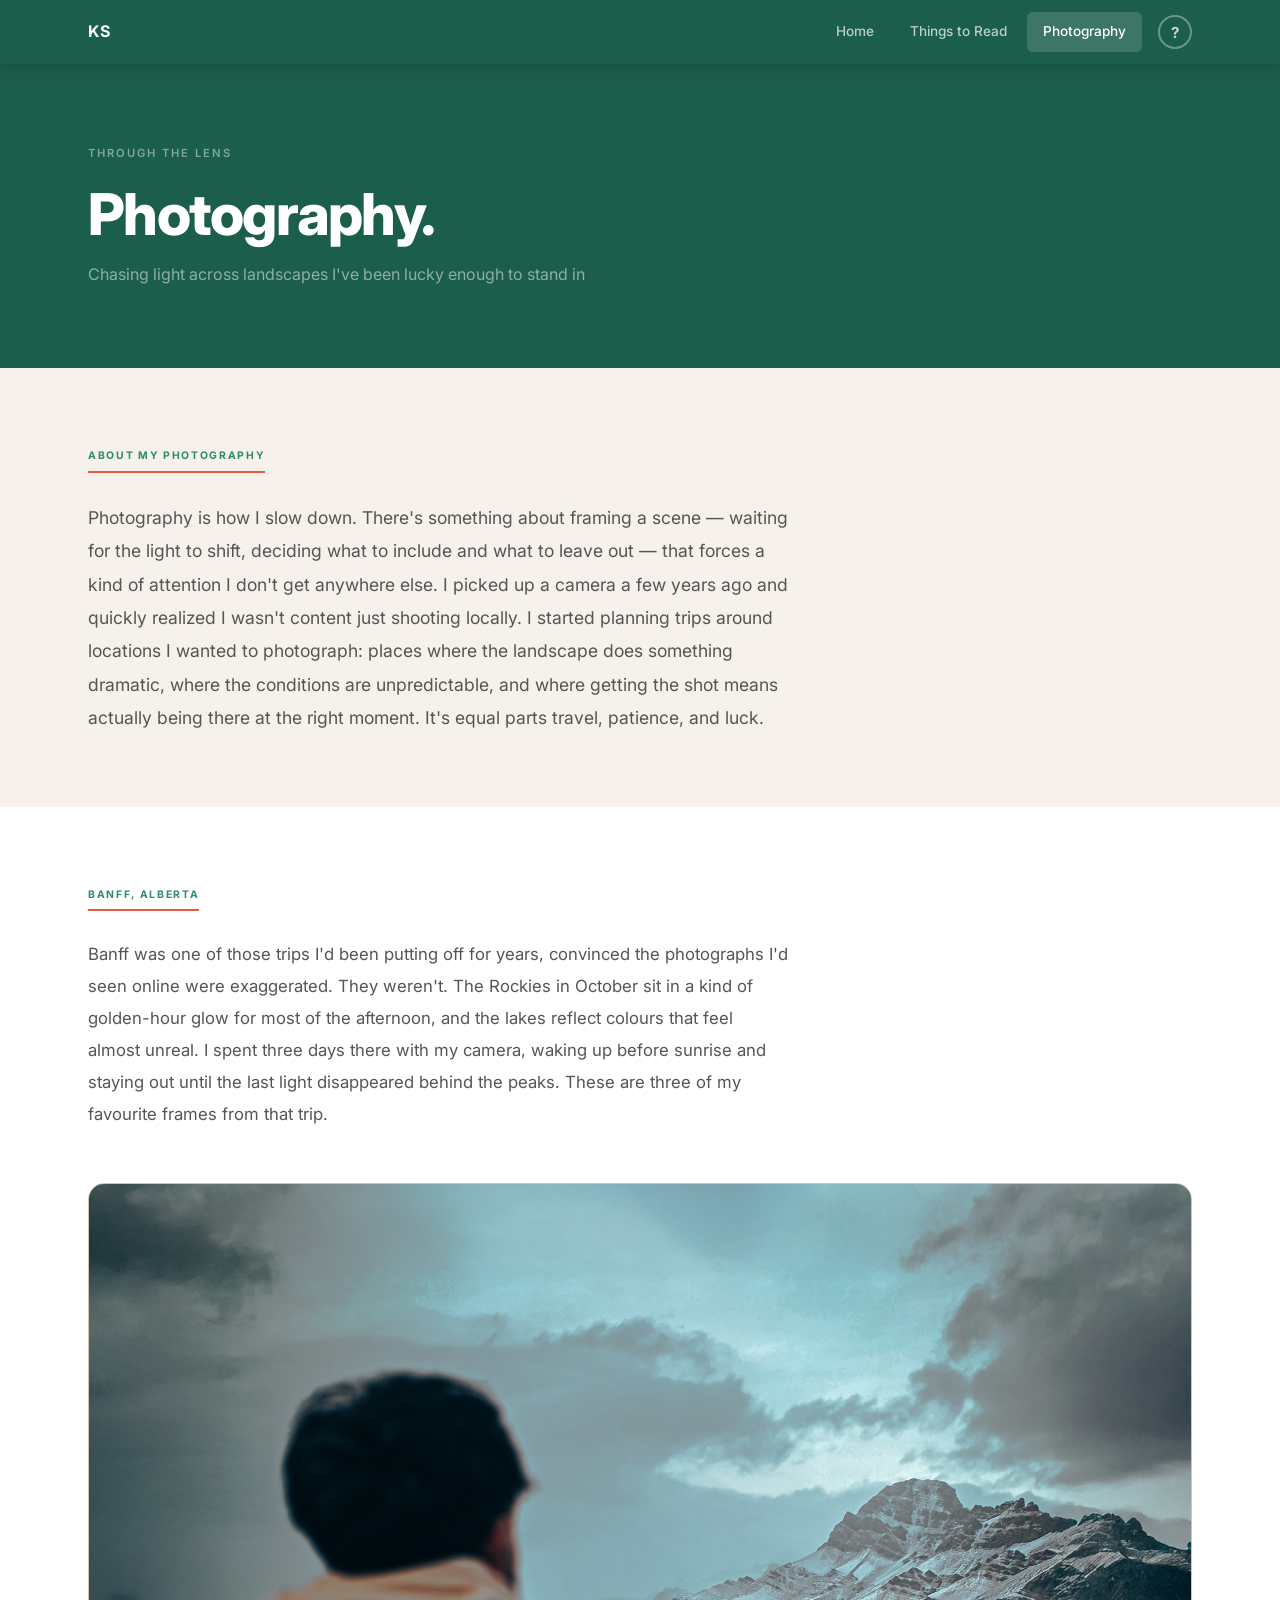
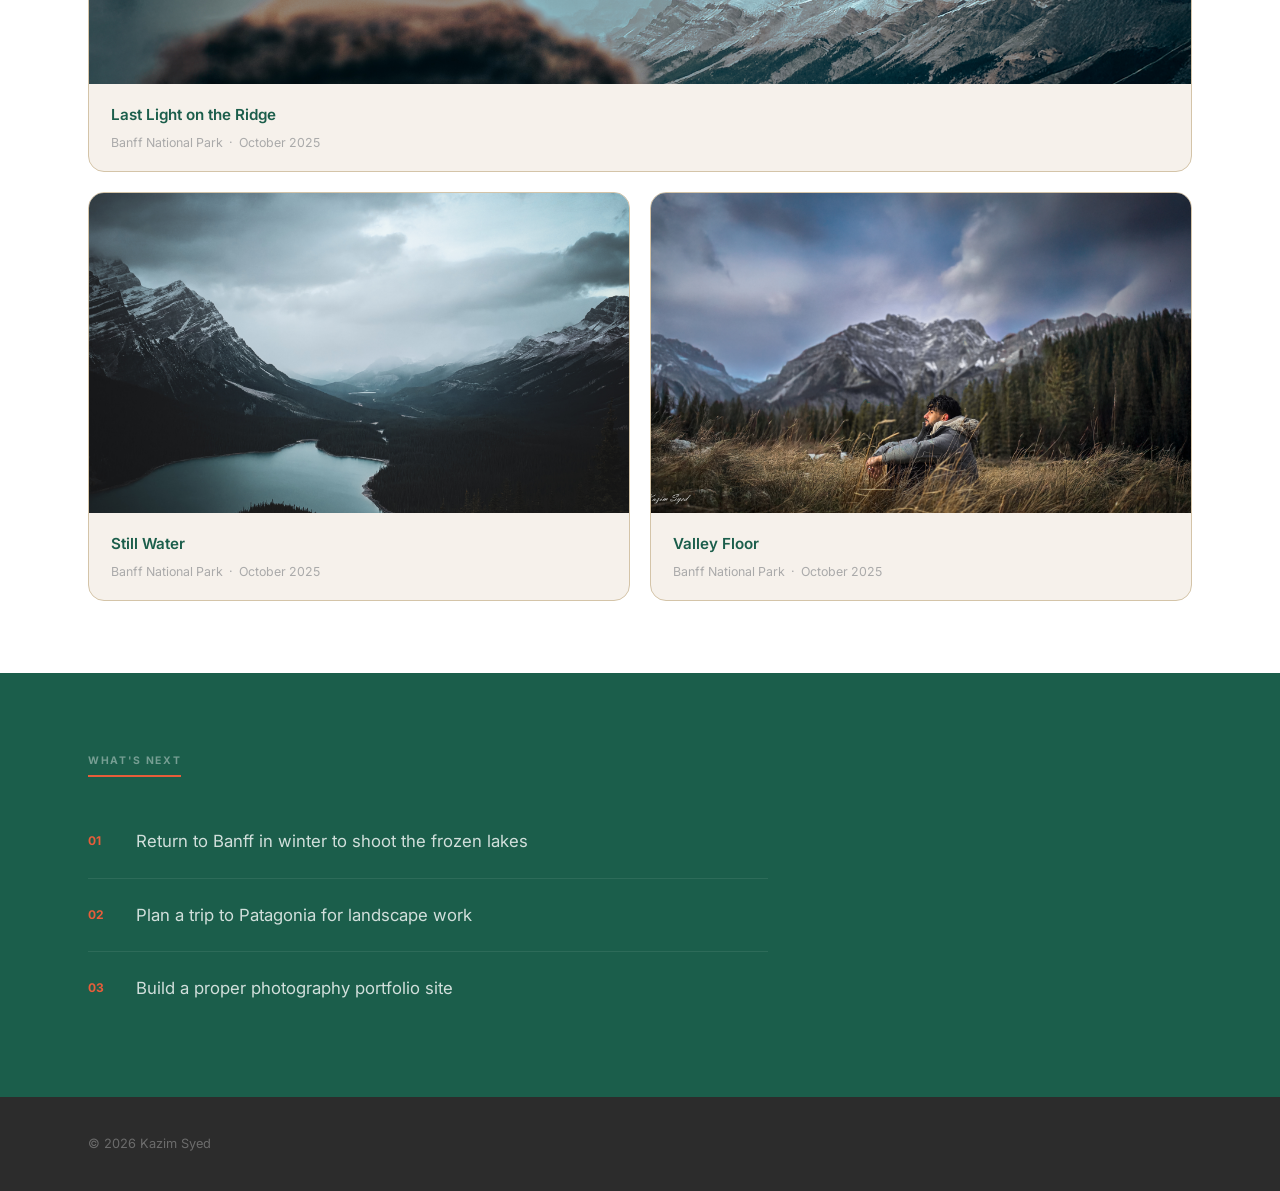
==== photography.html @ ba051eaf "Add photography page with Banff gallery New photography.html page with personal write-up, a 3-photo " ====
<!DOCTYPE html>
<html lang="en">
<head>
  <meta charset="UTF-8">
  <meta name="viewport" content="width=device-width, initial-scale=1.0">
  <title>Photography — Kazim Syed</title>
  <link rel="stylesheet" href="styles/style.css">
</head>
<body>

  <nav class="nav" aria-label="Site navigation">
    <div class="nav-inner">
      <a class="nav-brand" href="index.html">KS</a>
      <ul class="nav-list" role="menubar">
        <li role="none"><a href="index.html" role="menuitem" tabindex="0" accesskey="h">Home</a></li>
        <li role="none"><a href="reading.html" role="menuitem" tabindex="0" accesskey="r">Things to Read</a></li>
        <li role="none"><a href="photography.html" role="menuitem" tabindex="0" accesskey="p" aria-current="page">Photography</a></li>
      </ul>
      <button class="nav-help" id="help-btn" aria-label="Keyboard shortcuts" aria-haspopup="dialog" aria-expanded="false">?</button>
    </div>
  </nav>

  <div class="modal-overlay" id="help-modal" role="dialog" aria-modal="true" aria-labelledby="modal-title" hidden>
    <div class="modal">
      <div class="modal-header">
        <h2 id="modal-title">Keyboard Access</h2>
        <button class="modal-close" id="modal-close" aria-label="Close">&#x2715;</button>
      </div>
      <p class="modal-intro">This site is fully navigable without a mouse. Here's how:</p>
      <table class="kb-table" aria-label="Keyboard shortcuts">
        <thead>
          <tr>
            <th scope="col">Key(s)</th>
            <th scope="col">Action</th>
          </tr>
        </thead>
        <tbody>
          <tr><td><kbd>Tab</kbd></td><td>Move forward through links and navigation items</td></tr>
          <tr><td><kbd>Shift</kbd> + <kbd>Tab</kbd></td><td>Move backward through links and navigation items</td></tr>
          <tr><td><kbd>Enter</kbd></td><td>Activate the focused link or button</td></tr>
          <tr><td><kbd>&#x2190;</kbd> / <kbd>&#x2192;</kbd> in nav</td><td>Move between nav items</td></tr>
          <tr><td><kbd>Alt</kbd> + <kbd>H</kbd></td><td>Jump directly to the Home page</td></tr>
          <tr><td><kbd>Alt</kbd> + <kbd>R</kbd></td><td>Jump directly to Things to Read</td></tr>
          <tr><td><kbd>Alt</kbd> + <kbd>P</kbd></td><td>Jump directly to Photography</td></tr>
          <tr><td><kbd>Esc</kbd></td><td>Close this help panel</td></tr>
        </tbody>
      </table>
      <p class="keyboard-note">
        The keyboard support on this site is especially designed to achieve two usability principles:
        <strong>visibility of system status</strong> and <strong>flexibility and efficiency of use</strong>.
        A focus ring is always shown on the active element so you always know exactly where you are,
        satisfying visibility of system status. Arrow-key navigation and access-key shortcuts let
        experienced keyboard users move faster, while beginners only need Tab and Enter, satisfying
        flexibility and efficiency of use.
      </p>
    </div>
  </div>

  <header class="reading-hero">
    <div class="container">
      <span class="eyebrow">Through the Lens</span>
      <h1>Photo&shy;graphy.</h1>
      <p class="tagline">Chasing light across landscapes I've been lucky enough to stand in</p>
    </div>
  </header>

  <main>

    <section class="section-bio">
      <div class="container">
        <span class="section-label">About my photography</span>
        <p>
          Photography is how I slow down. There's something about framing a scene — waiting for the
          light to shift, deciding what to include and what to leave out — that forces a kind of
          attention I don't get anywhere else. I picked up a camera a few years ago and quickly
          realized I wasn't content just shooting locally. I started planning trips around locations
          I wanted to photograph: places where the landscape does something dramatic, where the
          conditions are unpredictable, and where getting the shot means actually being there at the
          right moment. It's equal parts travel, patience, and luck.
        </p>
      </div>
    </section>

    <section class="section-photo-feature">
      <div class="container">
        <span class="section-label">Banff, Alberta</span>
        <p class="photo-intro">
          Banff was one of those trips I'd been putting off for years, convinced the photographs
          I'd seen online were exaggerated. They weren't. The Rockies in October sit in a kind of
          golden-hour glow for most of the afternoon, and the lakes reflect colours that feel
          almost unreal. I spent three days there with my camera, waking up before sunrise and
          staying out until the last light disappeared behind the peaks. These are three of my
          favourite frames from that trip.
        </p>

        <div class="photo-grid">
          <figure class="photo-card photo-card--wide">
            <img src="images/banff-1.jpg" alt="Golden evening light over a mountain ridge in Banff National Park">
            <figcaption>
              <span class="photo-title">Last Light on the Ridge</span>
              <span class="photo-meta">Banff National Park &nbsp;&middot;&nbsp; October 2025</span>
            </figcaption>
          </figure>

          <figure class="photo-card">
            <img src="images/banff-2.jpg" alt="A still mountain lake reflecting the surrounding peaks in Banff">
            <figcaption>
              <span class="photo-title">Still Water</span>
              <span class="photo-meta">Banff National Park &nbsp;&middot;&nbsp; October 2025</span>
            </figcaption>
          </figure>

          <figure class="photo-card">
            <img src="images/banff-3.jpg" alt="Rocky mountain valley bathed in afternoon sunlight in Banff">
            <figcaption>
              <span class="photo-title">Valley Floor</span>
              <span class="photo-meta">Banff National Park &nbsp;&middot;&nbsp; October 2025</span>
            </figcaption>
          </figure>
        </div>
      </div>
    </section>

    <section class="section-goals">
      <div class="container">
        <span class="section-label">What's next</span>
        <ol class="goals-list">
          <li>Return to Banff in winter to shoot the frozen lakes</li>
          <li>Plan a trip to Patagonia for landscape work</li>
          <li>Build a proper photography portfolio site</li>
        </ol>
      </div>
    </section>

  </main>

  <footer>
    <div class="container">
      <p>&copy; 2026 Kazim Syed</p>
    </div>
  </footer>

  <script src="scripts/main.js"></script>
</body>
</html>
---- styles/style.css ----
@import url('https://fonts.googleapis.com/css2?family=Inter:wght@300;400;500;600;700;800&display=swap');

*, *::before, *::after {
  box-sizing: border-box;
  margin: 0;
  padding: 0;
}

:root {
  --linen:      #F6F1EB;
  --viridian:   #1B5E4B;
  --emerald:    #2E8B6A;
  --sand:       #D4C4A8;
  --soft-black: #2C2C2C;
  --coral:      #E85D3A;
}

body {
  font-family: 'Inter', -apple-system, sans-serif;
  background: var(--linen);
  color: var(--soft-black);
  line-height: 1.7;
  -webkit-font-smoothing: antialiased;
}

.container {
  max-width: 1200px;
  margin: 0 auto;
  padding: 0 48px;
}

/* ── NAV ── */
.nav {
  background: var(--viridian);
  position: sticky;
  top: 0;
  z-index: 100;
  box-shadow: 0 2px 16px rgba(0, 0, 0, 0.18);
}

.nav-inner {
  max-width: 1200px;
  margin: 0 auto;
  padding: 0 48px;
  height: 64px;
  display: flex;
  align-items: center;
}

.nav-brand {
  font-size: 1rem;
  font-weight: 700;
  letter-spacing: 0.06em;
  color: #fff;
  text-decoration: none;
  margin-right: auto;
}

.nav-list {
  display: flex;
  gap: 4px;
  list-style: none;
  margin-right: 16px;
}

.nav-list li {
  padding: 0;
  border: none;
}

.nav-list a {
  display: block;
  font-size: 0.85rem;
  font-weight: 500;
  color: rgba(255, 255, 255, 0.7);
  text-decoration: none;
  padding: 8px 16px;
  border-radius: 6px;
  transition: background 0.15s, color 0.15s;
}

.nav-list a:hover {
  background: rgba(255, 255, 255, 0.12);
  color: #fff;
}

.nav-list a[aria-current="page"] {
  background: rgba(255, 255, 255, 0.15);
  color: #fff;
}

.nav-list a:focus-visible {
  outline: 2px solid var(--coral);
  outline-offset: 2px;
}

.nav-help {
  width: 34px;
  height: 34px;
  border-radius: 50%;
  border: 2px solid rgba(255, 255, 255, 0.35);
  background: transparent;
  color: rgba(255, 255, 255, 0.75);
  font-size: 0.95rem;
  font-weight: 700;
  font-family: inherit;
  cursor: pointer;
  display: flex;
  align-items: center;
  justify-content: center;
  transition: background 0.15s, border-color 0.15s, color 0.15s;
  flex-shrink: 0;
}

.nav-help:hover {
  background: rgba(255, 255, 255, 0.15);
  border-color: #fff;
  color: #fff;
}

.nav-help:focus-visible {
  outline: 2px solid var(--coral);
  outline-offset: 3px;
}

/* ── HERO (index) ── */
.hero {
  background: var(--viridian);
  overflow: hidden;
  padding-top: 80px;
}

.hero-inner {
  max-width: 1200px;
  margin: 0 auto;
  padding: 0 48px;
  display: grid;
  grid-template-columns: 1fr 400px;
  gap: 64px;
  align-items: flex-end;
}

.hero-text {
  padding-bottom: 72px;
}

.eyebrow {
  font-size: 0.7rem;
  font-weight: 600;
  letter-spacing: 0.18em;
  text-transform: uppercase;
  color: rgba(255, 255, 255, 0.45);
  margin-bottom: 20px;
  display: block;
}

.hero h1 {
  font-size: clamp(3rem, 5.5vw, 5.5rem);
  font-weight: 800;
  letter-spacing: -0.03em;
  line-height: 1.05;
  color: #fff;
  margin-bottom: 20px;
}

.tagline {
  font-size: 1rem;
  color: rgba(255, 255, 255, 0.55);
  line-height: 1.6;
}

.hero-image {
  align-self: flex-end;
}

.hero-image img {
  display: block;
  width: 100%;
  height: 460px;
  object-fit: cover;
  object-position: center top;
  border-radius: 16px 16px 0 0;
  box-shadow: 0 -12px 64px rgba(0, 0, 0, 0.35);
}

/* ── READING HERO ── */
.reading-hero {
  background: var(--viridian);
  padding: 80px 0;
}

.reading-hero h1 {
  font-size: clamp(2.5rem, 4.5vw, 4.5rem);
  font-weight: 800;
  letter-spacing: -0.03em;
  line-height: 1.1;
  color: #fff;
  margin-bottom: 16px;
}

.reading-hero .tagline {
  font-size: 1rem;
  color: rgba(255, 255, 255, 0.5);
}

/* ── SECTION BASE ── */
section {
  padding: 72px 0;
}

.section-label {
  display: inline-block;
  font-size: 0.65rem;
  font-weight: 700;
  letter-spacing: 0.16em;
  text-transform: uppercase;
  color: var(--emerald);
  margin-bottom: 28px;
  padding-bottom: 6px;
  border-bottom: 2px solid var(--coral);
}

/* ── BIO ── */
.section-bio {
  background: var(--linen);
}

.section-bio p {
  font-size: 1.1rem;
  color: #555;
  line-height: 1.9;
  max-width: 700px;
}

/* ── INTERESTS GRID ── */
.section-list {
  background: #fff;
}

.interest-grid {
  list-style: none;
  display: grid;
  grid-template-columns: repeat(auto-fill, minmax(260px, 1fr));
  gap: 18px;
}

.interest-grid li {
  background: var(--linen);
  border: 1px solid var(--sand);
  border-radius: 14px;
  padding: 28px 24px;
  display: flex;
  flex-direction: column;
  gap: 8px;
  transition: box-shadow 0.2s, transform 0.2s;
}

.interest-grid li:hover {
  box-shadow: 0 12px 40px rgba(27, 94, 75, 0.1);
  transform: translateY(-3px);
}

.interest-grid li strong {
  font-size: 1rem;
  font-weight: 600;
  color: var(--viridian);
}

.interest-grid li span {
  font-size: 0.875rem;
  color: #777;
  line-height: 1.6;
}

/* ── GOALS ── */
.section-goals {
  background: var(--viridian);
}

.section-goals .section-label {
  color: rgba(255, 255, 255, 0.4);
  border-bottom-color: var(--coral);
}

.goals-list {
  list-style: none;
  counter-reset: goals;
  max-width: 680px;
}

.goals-list li {
  counter-increment: goals;
  display: flex;
  gap: 24px;
  align-items: flex-start;
  padding: 22px 0;
  border-bottom: 1px solid rgba(255, 255, 255, 0.08);
  color: rgba(255, 255, 255, 0.8);
  font-size: 1.05rem;
}

.goals-list li:last-child {
  border-bottom: none;
}

.goals-list li::before {
  content: counter(goals, decimal-leading-zero);
  font-size: 0.75rem;
  font-weight: 700;
  color: var(--coral);
  min-width: 24px;
  padding-top: 4px;
  flex-shrink: 0;
}

/* ── READING LIST ── */
.section-links {
  background: var(--linen);
}

.reading-category {
  margin-bottom: 52px;
}

.reading-category:last-child {
  margin-bottom: 0;
}

.reading-grid {
  list-style: none;
  display: grid;
  grid-template-columns: repeat(auto-fill, minmax(300px, 1fr));
  gap: 16px;
}

.reading-grid li {
  padding: 0;
  border: none;
}

.reading-grid li a {
  display: flex;
  flex-direction: column;
  gap: 6px;
  padding: 22px 20px;
  background: #fff;
  border: 1px solid var(--sand);
  border-radius: 14px;
  text-decoration: none;
  transition: box-shadow 0.2s, transform 0.2s, border-color 0.2s;
  height: 100%;
}

.reading-grid li a:hover {
  box-shadow: 0 10px 40px rgba(27, 94, 75, 0.1);
  transform: translateY(-3px);
  border-color: var(--emerald);
}

.reading-grid li a:focus-visible {
  outline: 2px solid var(--coral);
  outline-offset: 3px;
}

.reading-grid li a.kb-focus {
  outline: 2px solid var(--coral);
  outline-offset: 3px;
  transform: translateY(-3px);
}

.link-title {
  font-size: 0.95rem;
  font-weight: 600;
  color: var(--viridian);
  line-height: 1.4;
}

.link-source {
  font-size: 0.775rem;
  color: #aaa;
  font-weight: 400;
}

/* ── PHOTOGRAPHY ── */
.section-photo-feature {
  background: #fff;
}

.photo-intro {
  font-size: 1.05rem;
  color: #555;
  line-height: 1.9;
  max-width: 700px;
  margin-bottom: 52px;
}

.photo-grid {
  display: grid;
  grid-template-columns: 1fr 1fr;
  grid-template-rows: auto auto;
  gap: 20px;
}

.photo-card--wide {
  grid-column: 1 / -1;
}

.photo-card {
  margin: 0;
  border-radius: 16px;
  overflow: hidden;
  background: var(--linen);
  border: 1px solid var(--sand);
  transition: box-shadow 0.2s, transform 0.2s;
}

.photo-card:hover {
  box-shadow: 0 16px 48px rgba(27, 94, 75, 0.14);
  transform: translateY(-4px);
}

.photo-card img {
  display: block;
  width: 100%;
  object-fit: cover;
}

.photo-card--wide img {
  height: 500px;
}

.photo-card:not(.photo-card--wide) img {
  height: 320px;
}

.photo-card figcaption {
  padding: 18px 22px;
  display: flex;
  flex-direction: column;
  gap: 4px;
}

.photo-title {
  font-size: 0.95rem;
  font-weight: 600;
  color: var(--viridian);
}

.photo-meta {
  font-size: 0.775rem;
  color: #aaa;
}

/* ── FOOTER ── */
footer {
  background: var(--soft-black);
  padding: 36px 0;
}

footer p {
  font-size: 0.8rem;
  color: rgba(255, 255, 255, 0.3);
}

/* ── MODAL ── */
.modal-overlay {
  position: fixed;
  inset: 0;
  background: rgba(0, 0, 0, 0.5);
  backdrop-filter: blur(6px);
  z-index: 200;
  display: flex;
  align-items: center;
  justify-content: center;
  padding: 24px;
}

.modal-overlay[hidden] {
  display: none;
}

.modal {
  background: #fff;
  border-radius: 20px;
  padding: 40px;
  max-width: 580px;
  width: 100%;
  max-height: 88vh;
  overflow-y: auto;
  box-shadow: 0 32px 80px rgba(0, 0, 0, 0.22);
}

.modal-header {
  display: flex;
  align-items: center;
  justify-content: space-between;
  margin-bottom: 8px;
}

.modal-header h2 {
  font-size: 1.25rem;
  font-weight: 700;
  color: var(--viridian);
}

.modal-close {
  width: 34px;
  height: 34px;
  border-radius: 50%;
  border: none;
  background: var(--linen);
  color: var(--soft-black);
  font-size: 0.9rem;
  font-family: inherit;
  cursor: pointer;
  display: flex;
  align-items: center;
  justify-content: center;
  transition: background 0.15s;
  flex-shrink: 0;
}

.modal-close:hover {
  background: var(--sand);
}

.modal-close:focus-visible {
  outline: 2px solid var(--coral);
  outline-offset: 2px;
}

.modal-intro {
  font-size: 0.875rem;
  color: #888;
  margin-bottom: 24px;
}

/* ── KEYBOARD TABLE ── */
.kb-table {
  width: 100%;
  border-collapse: collapse;
  font-size: 0.85rem;
  margin-bottom: 24px;
}

.kb-table th {
  text-align: left;
  font-size: 0.63rem;
  font-weight: 700;
  letter-spacing: 0.13em;
  text-transform: uppercase;
  color: #aaa;
  padding: 0 16px 10px 0;
  border-bottom: 1px solid var(--sand);
}

.kb-table td {
  padding: 10px 16px 10px 0;
  border-bottom: 1px solid #f0ece6;
  color: var(--soft-black);
  vertical-align: middle;
}

.kb-table tr:last-child td {
  border-bottom: none;
}

.kb-table td:first-child {
  white-space: nowrap;
  color: #666;
}

kbd {
  display: inline-block;
  padding: 2px 7px;
  border: 1px solid var(--sand);
  border-radius: 5px;
  background: var(--linen);
  color: var(--soft-black);
  font-family: inherit;
  font-size: 0.77rem;
  box-shadow: 0 1px 0 var(--sand);
}

.keyboard-note {
  font-size: 0.82rem;
  color: #666;
  line-height: 1.75;
  border-left: 3px solid var(--emerald);
  padding: 14px 16px;
  border-radius: 0 10px 10px 0;
  background: #f4faf7;
}

.keyboard-note strong {
  color: var(--viridian);
}
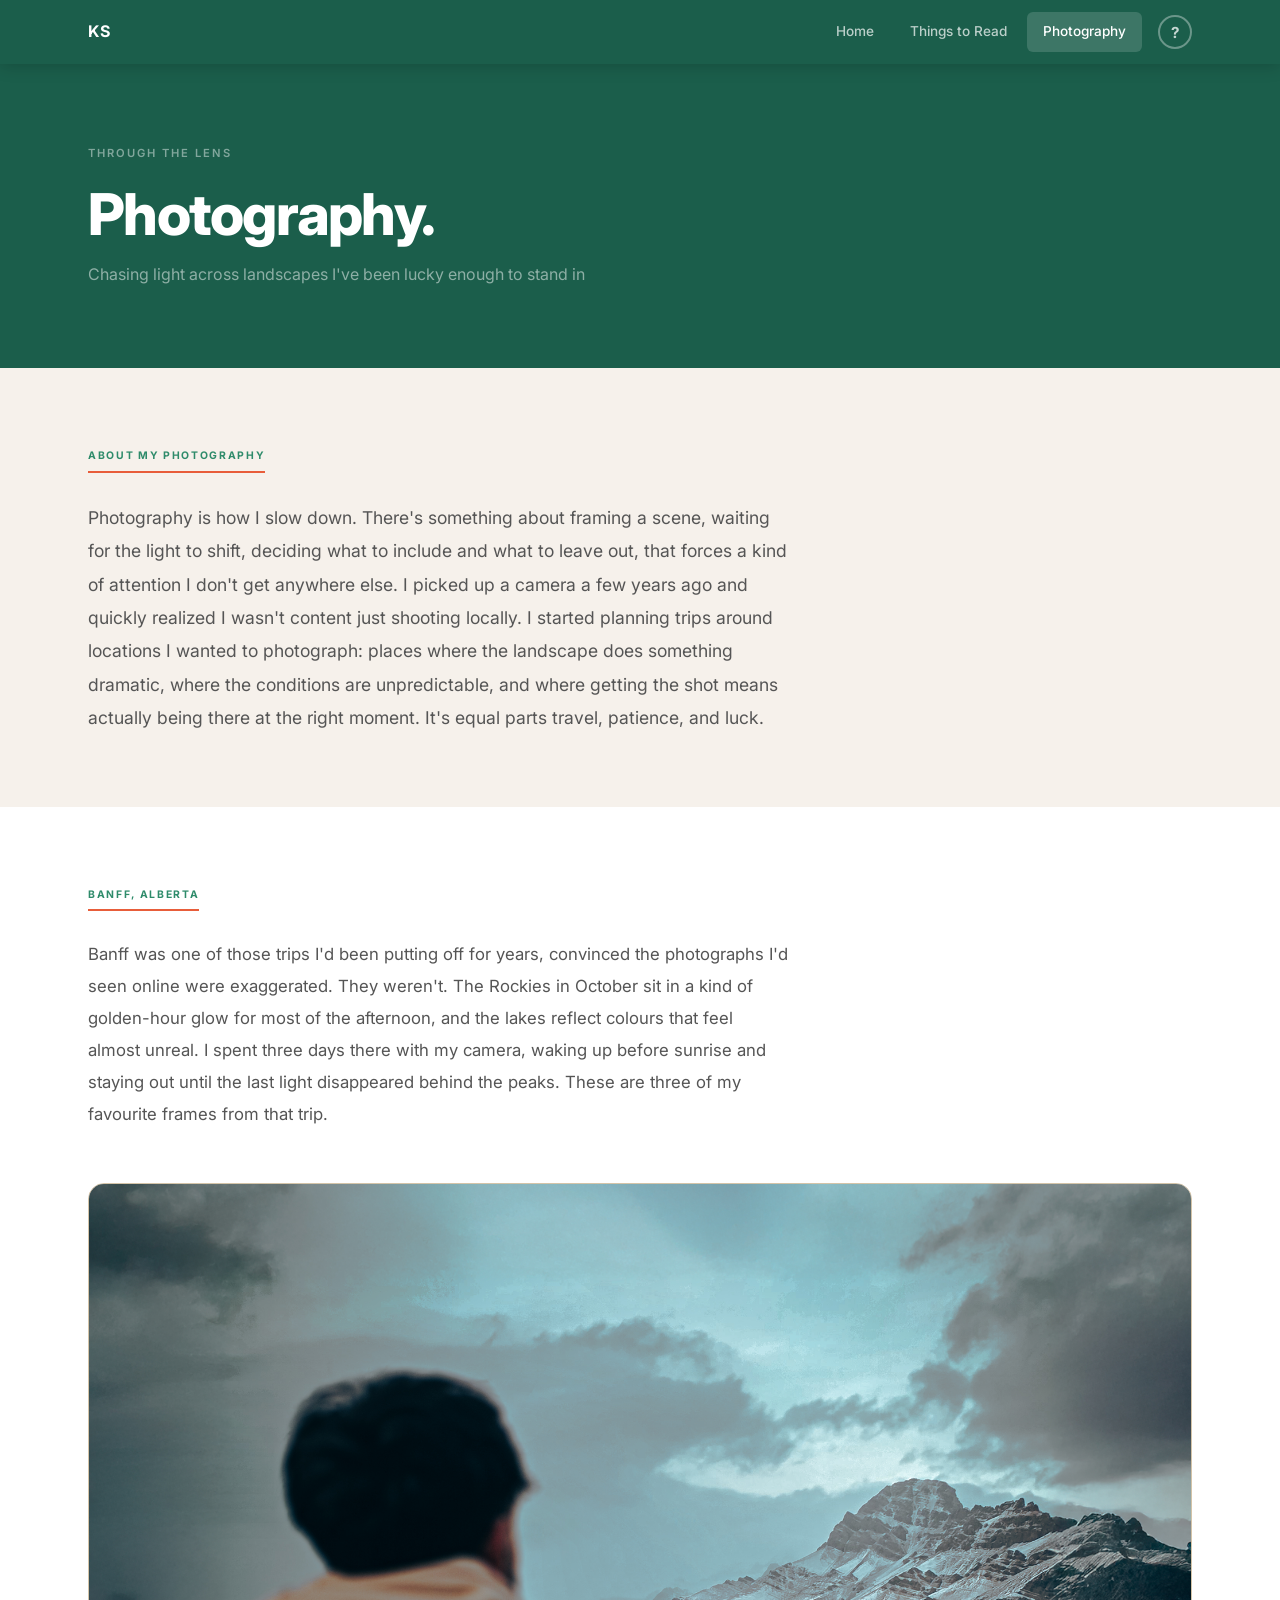
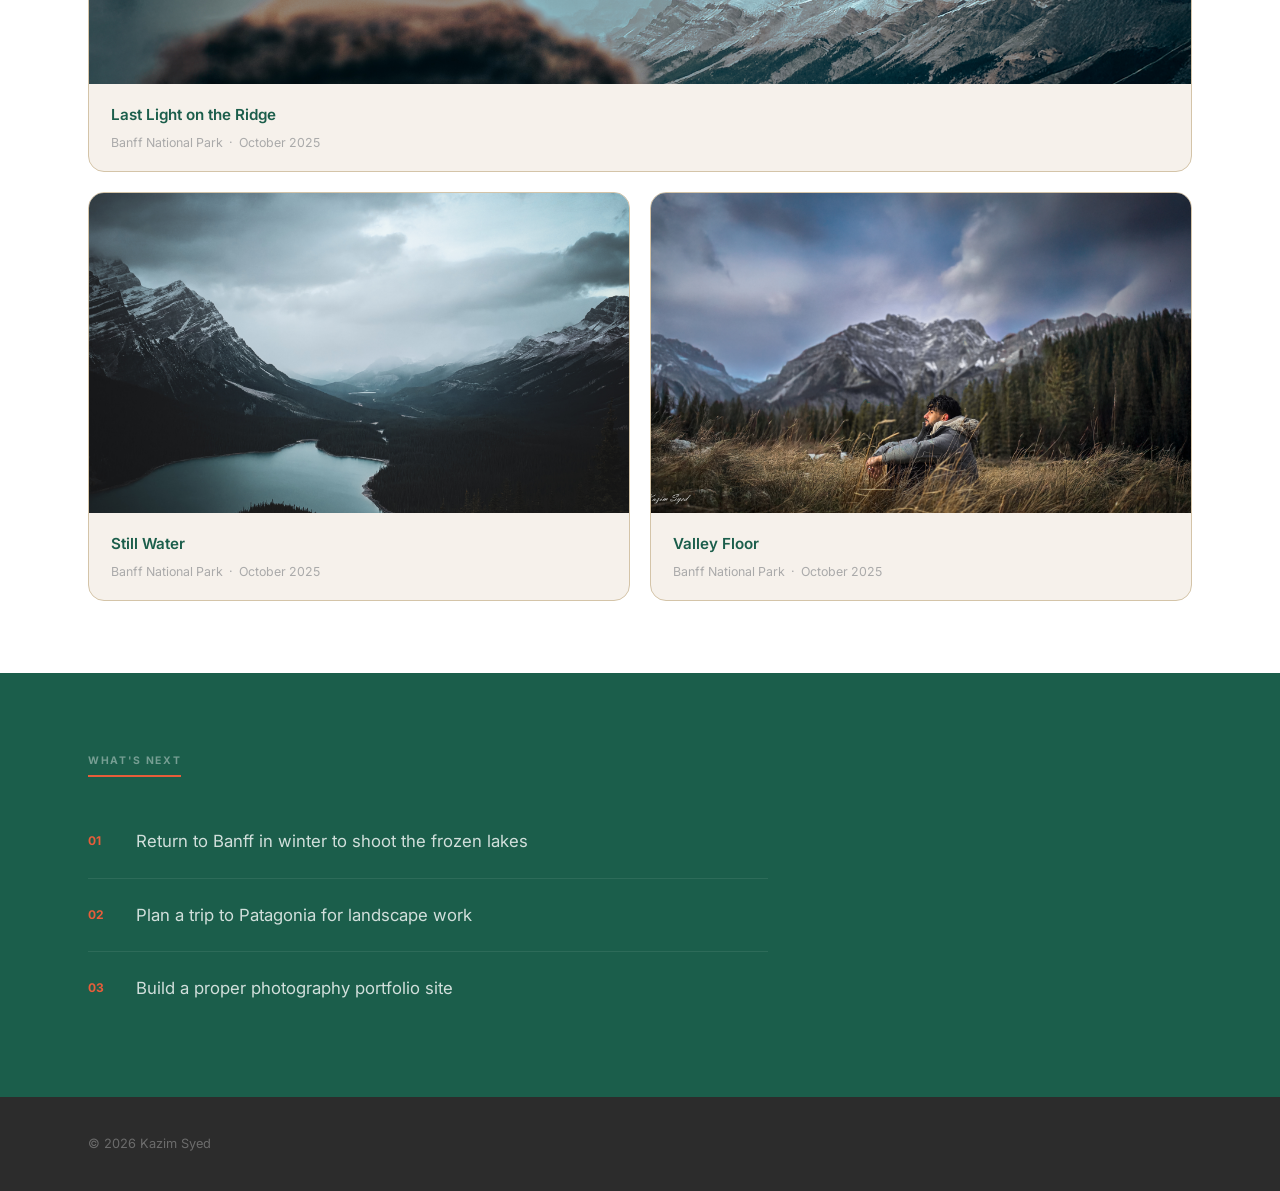
==== commit 3edc8730: "Remove em dashes from photography page Co-Authored-By: Claude Sonnet 4.6 <noreply@anthropic.com>" ====
--- a/photography.html
+++ b/photography.html
@@ -3,7 +3,7 @@
 <head>
   <meta charset="UTF-8">
   <meta name="viewport" content="width=device-width, initial-scale=1.0">
-  <title>Photography — Kazim Syed</title>
+  <title>Photography - Kazim Syed</title>
   <link rel="stylesheet" href="styles/style.css">
 </head>
 <body>
@@ -70,8 +70,8 @@
       <div class="container">
         <span class="section-label">About my photography</span>
         <p>
-          Photography is how I slow down. There's something about framing a scene — waiting for the
-          light to shift, deciding what to include and what to leave out — that forces a kind of
+          Photography is how I slow down. There's something about framing a scene, waiting for the
+          light to shift, deciding what to include and what to leave out, that forces a kind of
           attention I don't get anywhere else. I picked up a camera a few years ago and quickly
           realized I wasn't content just shooting locally. I started planning trips around locations
           I wanted to photograph: places where the landscape does something dramatic, where the
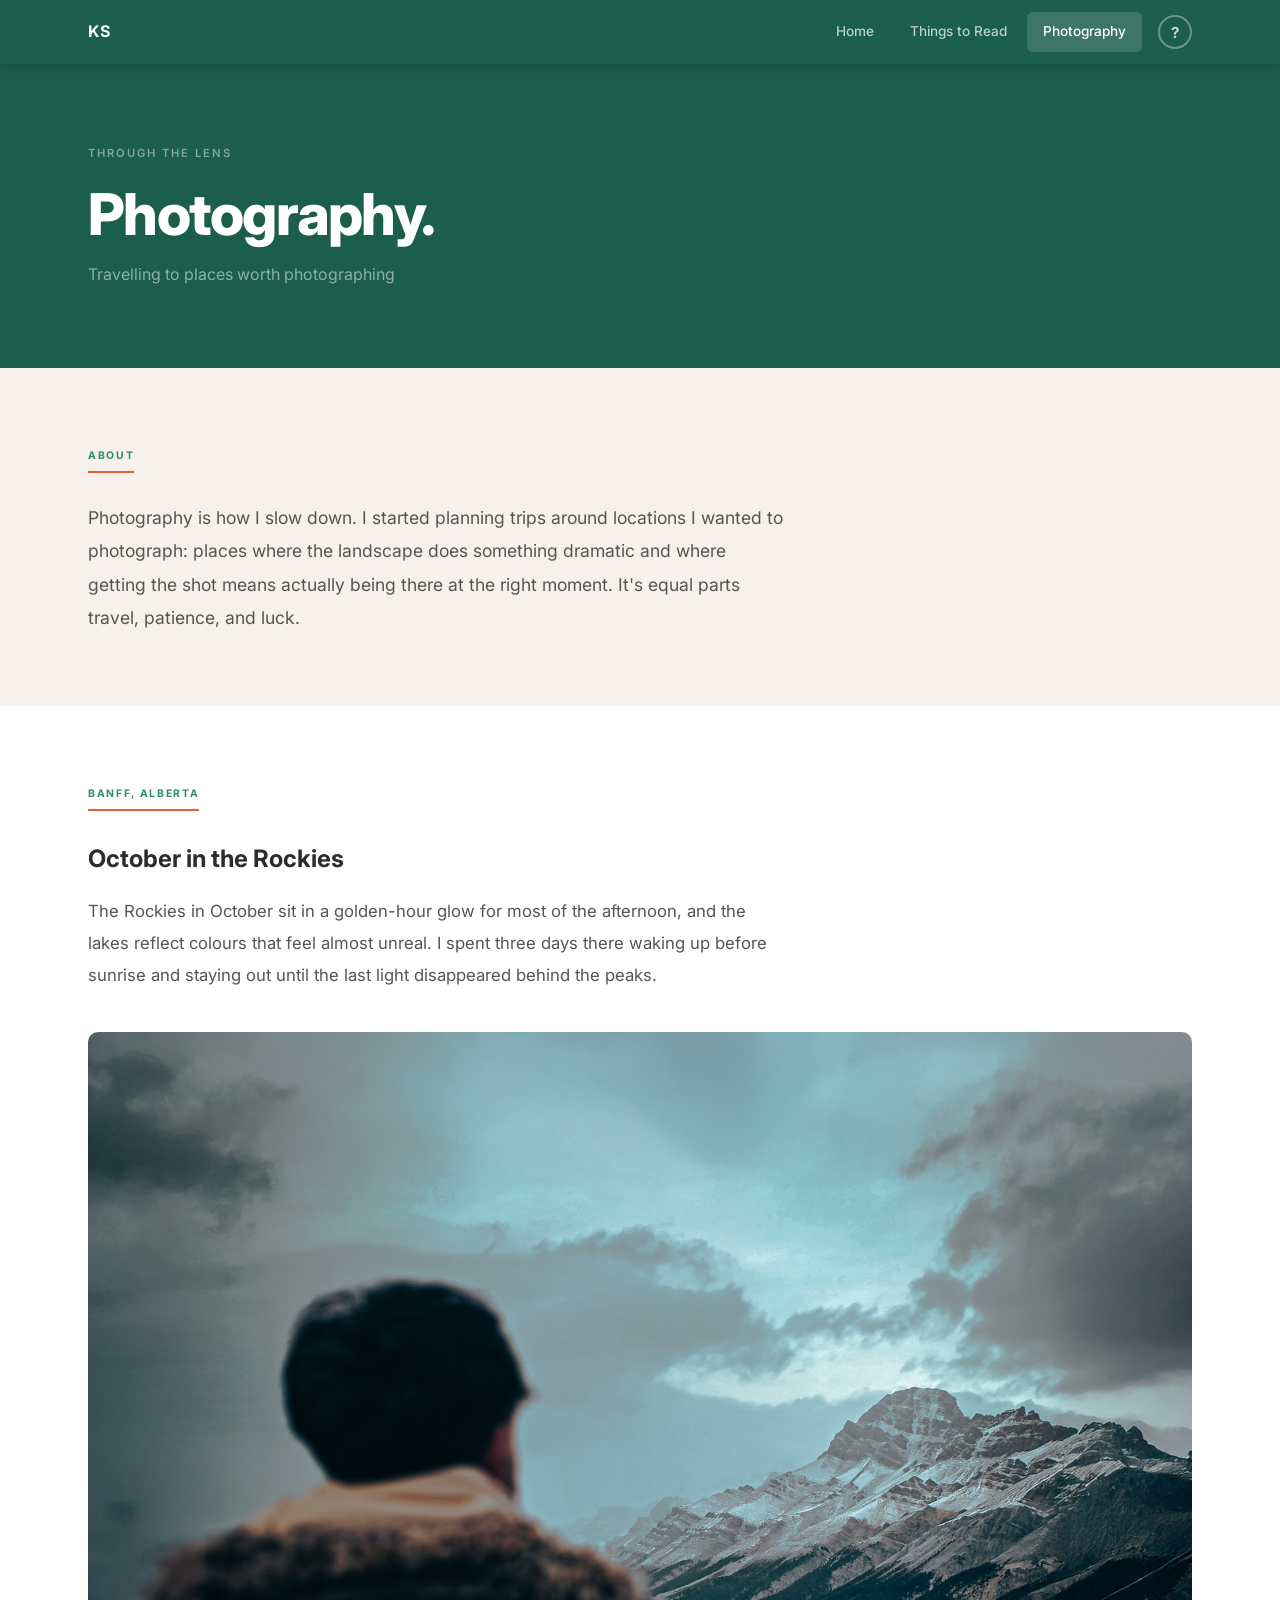
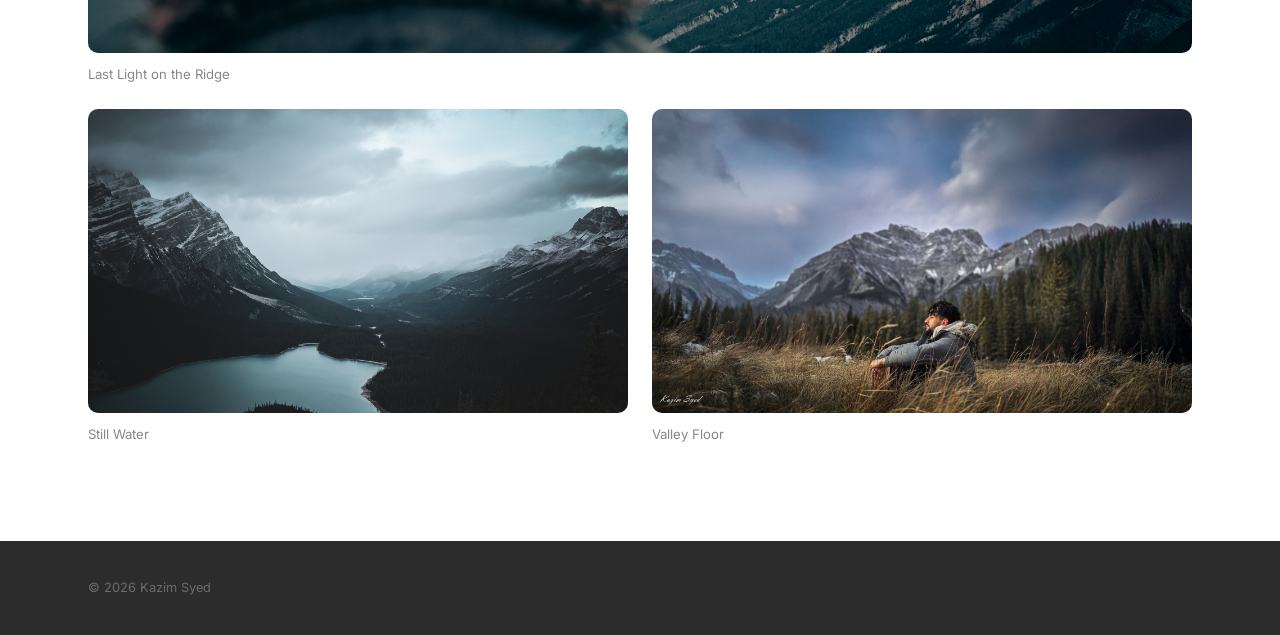
==== commit be97547b: "Redesign photography page for attention-guiding assignment Simplified layout: hero heading (first), " ====
--- a/photography.html
+++ b/photography.html
@@ -56,11 +56,12 @@
     </div>
   </div>
 
+  <!-- FIRST attention: large heading, white on viridian, high contrast -->
   <header class="reading-hero">
     <div class="container">
       <span class="eyebrow">Through the Lens</span>
-      <h1>Photo&shy;graphy.</h1>
-      <p class="tagline">Chasing light across landscapes I've been lucky enough to stand in</p>
+      <h1>Photography.</h1>
+      <p class="tagline">Travelling to places worth photographing</p>
     </div>
   </header>
 
@@ -68,67 +69,45 @@
 
     <section class="section-bio">
       <div class="container">
-        <span class="section-label">About my photography</span>
+        <span class="section-label">About</span>
         <p>
-          Photography is how I slow down. There's something about framing a scene, waiting for the
-          light to shift, deciding what to include and what to leave out, that forces a kind of
-          attention I don't get anywhere else. I picked up a camera a few years ago and quickly
-          realized I wasn't content just shooting locally. I started planning trips around locations
-          I wanted to photograph: places where the landscape does something dramatic, where the
-          conditions are unpredictable, and where getting the shot means actually being there at the
-          right moment. It's equal parts travel, patience, and luck.
+          Photography is how I slow down. I started planning trips around locations I wanted to
+          photograph: places where the landscape does something dramatic and where getting the shot
+          means actually being there at the right moment. It's equal parts travel, patience, and luck.
         </p>
       </div>
     </section>
 
-    <section class="section-photo-feature">
+    <section class="section-photos">
       <div class="container">
+
         <span class="section-label">Banff, Alberta</span>
-        <p class="photo-intro">
-          Banff was one of those trips I'd been putting off for years, convinced the photographs
-          I'd seen online were exaggerated. They weren't. The Rockies in October sit in a kind of
-          golden-hour glow for most of the afternoon, and the lakes reflect colours that feel
-          almost unreal. I spent three days there with my camera, waking up before sunrise and
-          staying out until the last light disappeared behind the peaks. These are three of my
-          favourite frames from that trip.
+        <h2 class="photo-heading">October in the Rockies</h2>
+        <p class="photo-body">
+          The Rockies in October sit in a golden-hour glow for most of the afternoon, and the lakes
+          reflect colours that feel almost unreal. I spent three days there waking up before sunrise
+          and staying out until the last light disappeared behind the peaks.
         </p>
 
-        <div class="photo-grid">
-          <figure class="photo-card photo-card--wide">
-            <img src="images/banff-1.jpg" alt="Golden evening light over a mountain ridge in Banff National Park">
-            <figcaption>
-              <span class="photo-title">Last Light on the Ridge</span>
-              <span class="photo-meta">Banff National Park &nbsp;&middot;&nbsp; October 2025</span>
-            </figcaption>
+        <!-- SECOND attention: large image placed before the pair, draws eye first -->
+        <figure class="photo-figure">
+          <img src="images/banff-1.jpg" alt="Golden evening light over a mountain ridge in Banff National Park">
+          <figcaption>Last Light on the Ridge</figcaption>
+        </figure>
+
+        <!-- THIRD attention: two equal-sized images (gestalt similarity = equal weight) -->
+        <!-- Proximity: each caption is directly under its image -->
+        <div class="photo-pair">
+          <figure class="photo-figure">
+            <img src="images/banff-2.jpg" alt="A still mountain lake reflecting the surrounding peaks in Banff">
+            <figcaption>Still Water</figcaption>
           </figure>
-
-          <figure class="photo-card">
-            <img src="images/banff-2.jpg" alt="A still mountain lake reflecting the surrounding peaks in Banff">
-            <figcaption>
-              <span class="photo-title">Still Water</span>
-              <span class="photo-meta">Banff National Park &nbsp;&middot;&nbsp; October 2025</span>
-            </figcaption>
-          </figure>
-
-          <figure class="photo-card">
+          <figure class="photo-figure">
             <img src="images/banff-3.jpg" alt="Rocky mountain valley bathed in afternoon sunlight in Banff">
-            <figcaption>
-              <span class="photo-title">Valley Floor</span>
-              <span class="photo-meta">Banff National Park &nbsp;&middot;&nbsp; October 2025</span>
-            </figcaption>
+            <figcaption>Valley Floor</figcaption>
           </figure>
         </div>
-      </div>
-    </section>
 
-    <section class="section-goals">
-      <div class="container">
-        <span class="section-label">What's next</span>
-        <ol class="goals-list">
-          <li>Return to Banff in winter to shoot the frozen lakes</li>
-          <li>Plan a trip to Patagonia for landscape work</li>
-          <li>Build a proper photography portfolio site</li>
-        </ol>
       </div>
     </section>
 
--- a/styles/style.css
+++ b/styles/style.css
@@ -382,73 +382,46 @@
 }
 
 /* ── PHOTOGRAPHY ── */
-.section-photo-feature {
+.section-photos {
   background: #fff;
 }
 
-.photo-intro {
+.photo-heading {
+  font-size: 1.5rem;
+  font-weight: 700;
+  color: var(--soft-black);
+  margin-bottom: 16px;
+}
+
+.photo-body {
   font-size: 1.05rem;
   color: #555;
   line-height: 1.9;
   max-width: 700px;
-  margin-bottom: 52px;
-}
-
-.photo-grid {
+  margin-bottom: 40px;
+}
+
+.photo-figure {
+  margin: 0 0 24px;
+}
+
+.photo-figure img {
+  display: block;
+  width: 100%;
+  border-radius: 10px;
+  object-fit: cover;
+}
+
+.photo-figure figcaption {
+  margin-top: 10px;
+  font-size: 0.825rem;
+  color: #888;
+}
+
+.photo-pair {
   display: grid;
   grid-template-columns: 1fr 1fr;
-  grid-template-rows: auto auto;
-  gap: 20px;
-}
-
-.photo-card--wide {
-  grid-column: 1 / -1;
-}
-
-.photo-card {
-  margin: 0;
-  border-radius: 16px;
-  overflow: hidden;
-  background: var(--linen);
-  border: 1px solid var(--sand);
-  transition: box-shadow 0.2s, transform 0.2s;
-}
-
-.photo-card:hover {
-  box-shadow: 0 16px 48px rgba(27, 94, 75, 0.14);
-  transform: translateY(-4px);
-}
-
-.photo-card img {
-  display: block;
-  width: 100%;
-  object-fit: cover;
-}
-
-.photo-card--wide img {
-  height: 500px;
-}
-
-.photo-card:not(.photo-card--wide) img {
-  height: 320px;
-}
-
-.photo-card figcaption {
-  padding: 18px 22px;
-  display: flex;
-  flex-direction: column;
-  gap: 4px;
-}
-
-.photo-title {
-  font-size: 0.95rem;
-  font-weight: 600;
-  color: var(--viridian);
-}
-
-.photo-meta {
-  font-size: 0.775rem;
-  color: #aaa;
+  gap: 24px;
 }
 
 /* ── FOOTER ── */
